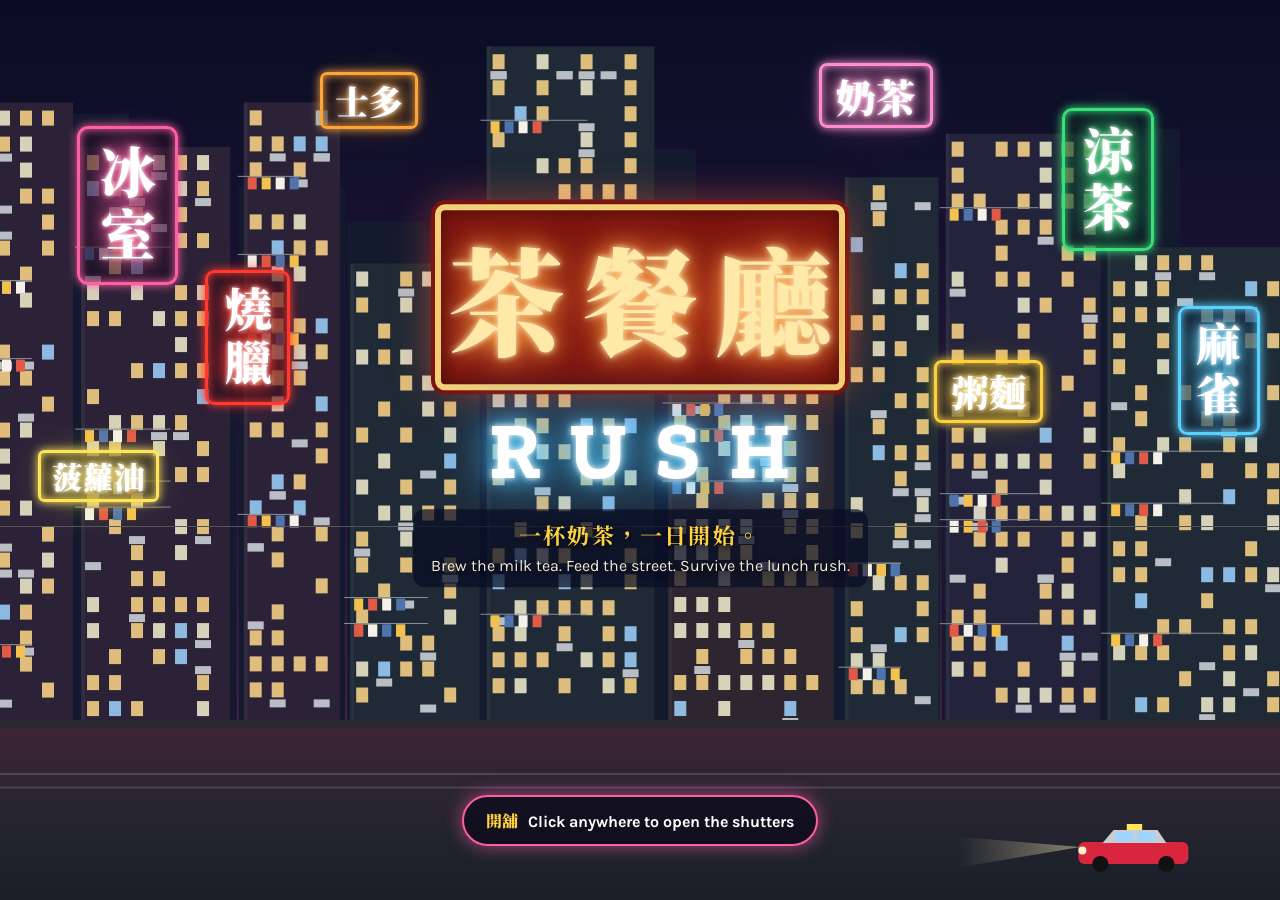
==== cct/index.html @ 7a73480d "Counter Rush: difficulty slider with fine-tune knobs, and a graphics pass A preset slider (Relaxed t" ====
<!doctype html>
<html lang="en" data-game="cct">
<!-- Generated from game.html by tools/pages.mjs. Edit game.html, then run: node tools/pages.mjs -->
<head>
<meta charset="utf-8">
<meta name="viewport" content="width=device-width, initial-scale=1">
<title>Cha Chaan Teng Rush</title>
<link rel="preconnect" href="https://fonts.googleapis.com">
<link rel="preconnect" href="https://fonts.gstatic.com" crossorigin>
<link rel="stylesheet" href="https://fonts.googleapis.com/css2?family=Karla:wght@400;500;700&family=Noto+Serif+TC:wght@700;900&family=Zilla+Slab:wght@600;700&display=swap">
<link rel="stylesheet" href="../css/style.css?v=mumc4ug2">
</head>
<body>
<div id="app">
  <div class="side-resizer" id="sideResizer" role="separator" aria-orientation="vertical" aria-label="Resize the side panel" tabindex="0" title="Drag to resize · double-click to reset"></div>
  <aside class="side" aria-label="Your shop">
    <section class="sidetop">
      <div class="brandrow">
        <div class="brand"><span class="zh">茶餐廳</span><span class="en">Rush</span></div>
        <span class="brandbtns"><button id="learnBtn" type="button" class="tourbtn" title="Learning mode and your word list">學 Off</button><button id="soundBtn" type="button" class="tourbtn">Sound on</button><button id="tourBtn" type="button" class="tourbtn" title="Show the walkthrough again">? Tour</button></span>
      </div>
      <div class="day">
        <div class="dayline"><b id="dayNo">Day 1</b><span id="clock"></span></div>
        <div class="daybar"><i id="dayFill"></i></div>
        <div class="dayends"><span>OPEN 07:00</span><span>CLOSE 18:00</span></div>
      </div>
      <div class="stats">
        <div class="stat" id="lvlStat"><small>Level</small><b id="lvl"></b></div>
        <div class="stat"><small>Cash</small><b id="money">$0</b></div>
        <div class="stat"><small>Popularity</small><b id="pop" class="pop"></b></div>
        <div class="stat" id="ambStat"><small>Ambience</small><b id="amb"></b></div>
      </div>
    </section>
    <section class="panel">
      <h2><span class="zh">今日</span>Today</h2>
      <dl id="today" class="today"></dl>
    </section>
    <section class="panel">
      <h2><span class="zh">目標</span>Today’s targets</h2>
      <div id="goals" class="goals"></div>
    </section>
    <section class="panel invpanel" aria-label="Inventory">
      <h2><span class="zh">存貨</span>Inventory</h2>
      <p class="cap" id="capNote"></p>
      <div id="inv"></div>
      <button id="restockBtn2" type="button" class="wide">Order several at once</button>
    </section>
  </aside>

  <div class="work">
    <section class="cookbar" aria-label="Kitchen">
      <section class="panel">
        <h2><span class="zh">手頭</span>Cook’s queue</h2>
        <div id="queue" class="queue"></div>
      </section>
      <section class="panel">
        <h2 id="trayHead"><span class="zh">出餐</span>On the pass <span class="cap full-note">full: the cook waits</span></h2>
        <div id="tray" class="queue"></div>
      </section>
      <section class="panel col-boost">
        <h2><span class="zh">加油</span>Boosters</h2>
        <div id="boosts" class="boosts"></div>
      </section>
      <section class="panel col-feed">
        <h2><span class="zh">動態</span>Latest</h2>
        <ul id="feed" class="feed"></ul>
      </section>
    </section>

    <div class="railwrap">
      <section class="rail" id="rail" aria-label="Order tickets"></section>
      <div id="banner" class="banner" hidden></div>
    </div>

    <main class="main">
      <div class="stage" id="stage">
        <canvas id="game" aria-label="The restaurant: dining room at the back, kitchen at the front"></canvas>
        <div class="controls">
          <button id="pauseBtn" type="button" aria-pressed="false">Pause</button>
          <button id="speedBtn" type="button" title="Game speed">1×</button>
        </div>
        <div class="zoomer" aria-label="Zoom">
          <button id="zoomOut" type="button" title="Zoom out (−)" aria-label="Zoom out">−</button>
          <button id="zoomIn" type="button" title="Zoom in (+)" aria-label="Zoom in">+</button>
          <button id="zoomKitchen" type="button" title="Zoom in on the kitchen (K)">Kitchen view</button>
          <button id="zoomAll" type="button" title="See the whole shop (0)">Whole shop</button>
        </div>
        <nav class="actions" aria-label="Shop">
          <button id="restockBtn" type="button" class="act"><span class="zh">入貨</span>Restock</button>
          <button id="kitchenBtn" type="button" class="act"><span class="zh">廚房</span>Kitchen</button>
          <button id="diningBtn" type="button" class="act"><span class="zh">裝修</span>Dining room</button>
          <button id="closeBtn" type="button" class="act danger"><span class="zh">收舖</span>Close</button>
        </nav>
        <div id="tip" class="tip" hidden></div>
        <div id="itemBar" class="itembar" hidden></div>
        <div id="toasts" class="toasts" aria-live="polite"></div>
        <div id="drawer" class="drawer" hidden></div>
        <div id="editor" class="editor" hidden></div>
      </div>
    </main>
  </div>
</div>

  <div id="modal" class="modal" hidden><div class="card" id="modalCard" role="dialog" aria-modal="true"></div></div>
</div>
<script type="module" src="../js/main.js?v=mumc4ug2"></script>
</body>
</html>
---- css/style.css ----
/* One committed look: enamel green chrome, cream order-pad paper, signboard red. */
:root{
  --chrome:#15302a; --chrome2:#1d3c34; --chrome3:#27493f; --line:rgba(255,255,255,.1);
  --paper:#f4ecd8; --paper2:#fbf6ea; --ink:#2a221c; --muted:#75695b;
  --red:#c8372d; --red2:#9e1f19; --gold:#f2d27a; --green:#2e9e5b; --amber:#e39b2d;
  --slab:"Zilla Slab", Georgia, serif; --body:Karla, system-ui, sans-serif; --han:"Noto Serif TC", "Songti TC", serif;
  color-scheme: dark;
}
*{box-sizing:border-box}
[hidden]{display:none !important}
html,body{height:100%; margin:0}
body{background:var(--chrome); color:#eef2ee; font:14px/1.45 var(--body)}
button{font:inherit; cursor:pointer}
button:disabled{cursor:not-allowed; opacity:.45}
button:focus-visible{outline:2px solid var(--gold); outline-offset:2px}
.zh{font-family:var(--han); font-weight:900}
.muted{color:var(--muted); margin:0}
.bad{color:var(--red)} .good{color:var(--green)}

#app{height:100%; display:grid; grid-template-rows:auto auto minmax(560px, 1fr); min-height:820px}
.body{display:grid; grid-template-columns:290px 1fr; min-height:0}
.work{display:grid; grid-template-rows:auto minmax(420px, 1fr); min-width:0; min-height:0}

/* ---------- top bar ---------- */
.topbar{display:flex; align-items:center; gap:28px; padding:10px 18px; background:var(--chrome); border-bottom:1px solid var(--line); flex-wrap:wrap}
.brand{display:flex; align-items:baseline; gap:6px; background:var(--red2); padding:4px 12px 5px; border-radius:4px; box-shadow:inset 0 0 0 2px var(--gold)}
.brand .zh{font-size:20px; color:var(--gold); letter-spacing:.08em}
.brand .en{font:700 16px var(--slab); color:#fff}
.day{min-width:230px}
.dayline{display:flex; gap:12px; align-items:baseline; font:700 26px/1 var(--slab)}
.dayline span{color:#cfe0d6; font-size:20px; font-variant-numeric:tabular-nums}
.daybar{height:6px; background:var(--chrome3); border-radius:3px; margin-top:4px; overflow:hidden}
.daybar i{display:block; height:100%; background:linear-gradient(90deg, var(--gold), #f29b4b); border-radius:3px}
.stat{display:grid; grid-template-rows:auto 26px; align-content:center; line-height:1.1}
.stat small{font-size:11px; letter-spacing:.06em; text-transform:uppercase; color:#9fb8ad}
.stat b{font:700 22px var(--slab); font-variant-numeric:tabular-nums; display:flex; align-items:center}
#money.neg{color:#ff8b7e}
.pop{display:flex; align-items:center; gap:2px}
.star{position:relative; width:21px; height:21px; background:#3d5a51; clip-path:polygon(50% 0,61% 35%,98% 35%,68% 57%,79% 91%,50% 70%,21% 91%,32% 57%,2% 35%,39% 35%)}
.star i{position:absolute; inset:0 auto 0 0; background:var(--gold)}
.popn{font:700 22px var(--slab); margin-left:8px; color:#fff}
.dock{position:absolute; left:14px; bottom:14px; z-index:5; display:flex; gap:14px; align-items:flex-end}
.controls{display:flex; gap:6px}
.controls button{background:rgba(21,48,42,.9); border:1px solid rgba(255,255,255,.18); color:#eef2ee; border-radius:8px; padding:8px 14px; min-width:60px; font-weight:700}
.actions{display:flex; gap:8px}
.actions .act{width:96px}
.act{display:flex; flex-direction:column; align-items:center; line-height:1.15; background:var(--paper); color:var(--ink); border:0; border-radius:8px; padding:7px 8px 8px; font-weight:700; font-size:12px; box-shadow:0 3px 0 #b9ab8c}
.act .zh{font-size:18px; color:var(--red)}
.act.on{background:var(--gold); box-shadow:0 2px 0 #b8952f}
.act.danger .zh{color:var(--red2)}
.act:active{transform:translateY(1px); box-shadow:0 1px 0 #b9ab8c}

/* ---------- ticket rail ---------- */
.rail{display:flex; gap:12px; padding:12px 16px 12px; height:142px; overflow-y:hidden; overflow-x:auto; background:linear-gradient(#1b3830, #16302a); border-bottom:3px solid #7d868d; align-items:flex-start}
.rail-empty{color:#9fb8ad; font-style:italic; align-self:center}
.ticket{flex:0 0 auto; min-width:160px; background:var(--paper2); color:var(--ink); border-radius:2px 2px 6px 6px; padding:6px 8px 7px; box-shadow:0 3px 8px rgba(0,0,0,.35); position:relative; border-top:6px solid #d6cbb0; transform-origin:top center}
.ticket::before{content:""; position:absolute; top:-12px; left:50%; width:10px; height:10px; margin-left:-5px; background:#9aa3ab; border-radius:50%}
.ticket header{display:flex; justify-content:space-between; gap:14px; font:700 17px var(--slab); font-variant-numeric:tabular-nums}
.ticket.late{animation:urgent 1.2s ease-in-out infinite; background:#fff0ea}
@keyframes urgent{50%{box-shadow:0 3px 8px rgba(0,0,0,.35), 0 0 0 3px rgba(200,55,45,.55)}}   /* glows, doesn't move */
.ticket.late header span{color:var(--red)}
.ticket.sent{opacity:.6; background:#e7f6ea}
@keyframes shake{0%,100%{transform:rotate(0)}25%{transform:rotate(-1.2deg)}75%{transform:rotate(1.2deg)}}
@media (prefers-reduced-motion: reduce){ .ticket.late{animation:none} }
.titems{display:flex; gap:4px; margin:4px 0 6px}
.ti{position:relative; display:grid; justify-items:center; width:60px; border-radius:8px; padding:3px 0}
.ti img{width:50px; height:50px}
.ti em{position:absolute; top:0; right:2px; font:700 16px var(--slab); font-style:normal; color:var(--red)}
.ti small{font:700 12px var(--han); color:var(--muted)}
.ti.ready{background:#dff2e3; box-shadow:inset 0 0 0 1.5px var(--green)}
.tbar{height:7px; background:#e6dcc4; border-radius:3px; overflow:hidden}
.tbar i{display:block; height:100%; background:var(--green)}
.ticket.warn .tbar i{background:var(--amber)} .ticket.late .tbar i{background:var(--red)}

/* ---------- main ---------- */
.main{display:grid; grid-template-columns:1fr; min-height:0}
.stage{position:relative; overflow:hidden; background:radial-gradient(ellipse at 45% 40%, #2c4a42, #172a25 75%); min-height:0}
#game{position:absolute; inset:0; display:block; touch-action:none}
.dash{display:grid; grid-template-columns:290px minmax(300px,1fr) minmax(340px,1.3fr); background:var(--paper); color:var(--ink); border-bottom:3px solid #7d868d; max-height:180px}
.dash > .panel{padding:8px 14px 10px; overflow-y:auto; min-width:0}
.dash > .panel + .panel{border-left:1px dashed #cdbf9f}
.panel h2{font:700 13px var(--slab); letter-spacing:.07em; text-transform:uppercase; margin:0 0 8px; display:flex; gap:8px; align-items:baseline; color:#4a4036}
.panel h2 .zh{font-size:16px; color:var(--red); letter-spacing:0}
.cap{font:500 11px var(--body); letter-spacing:0; text-transform:none; color:var(--muted)}
.mini{margin-left:auto; border:0; background:var(--red); color:#fff; border-radius:99px; padding:3px 10px; font:700 11px var(--body); letter-spacing:0; text-transform:none; align-self:center}
.inv{display:grid; grid-template-columns:30px 1fr auto; grid-template-areas:'chip nm qty' 'chip bar bar' 'chip note qo'; gap:4px 10px; align-items:center; padding:9px 0; border-bottom:1px dashed #d6c9ab; font-size:13px}
.inv .chip{grid-area:chip; align-self:start; width:30px; height:30px; font-size:16px !important}
.inv .bar{grid-area:bar; height:7px; margin:0}
.inv .qty{grid-area:qty}
.inv .invnote{grid-area:note; min-height:14px}
.inv .qo{grid-area:qo}
.inv .nm{font-weight:700; white-space:nowrap}
.inv .qty{font:700 15px var(--slab); text-align:right; font-variant-numeric:tabular-nums; white-space:nowrap}
.inv .qty small{font:500 11px var(--body); color:var(--muted)}
.inv .invnote{font-size:11px; white-space:nowrap}
.inv.low .qty{color:#b36d10} .inv.out .qty{color:var(--red)}
.chip{width:24px; height:24px; display:grid; place-items:center; border-radius:6px; background:var(--c); color:#fff; font:900 16px var(--han); text-shadow:0 1px 1px rgba(0,0,0,.35); box-shadow:inset 0 -3px 0 rgba(0,0,0,.2)}
.invtop{display:flex; justify-content:space-between; font-weight:700}
.invtop b{font:700 15px var(--slab); font-variant-numeric:tabular-nums}
.invtop b small{font:500 12px var(--body); color:var(--muted)}
.invtop .nm{display:flex; gap:8px; align-items:baseline; min-width:0; white-space:nowrap; overflow:hidden; text-overflow:ellipsis}
.invtop .invnote{margin:0}
.bar{display:flex; height:5px; background:#e3d8bf; border-radius:3px; overflow:hidden; margin-top:2px}
.bar i{display:block; height:100%; background:var(--green)}
.bar i.incbar{background:repeating-linear-gradient(45deg, #7fb6dd 0 4px, #a9cfea 4px 8px)}
.inv.low .bar i:not(.incbar){background:var(--amber)} .inv.low .invtop b{color:#b36d10}
.inv.out .invtop b{color:var(--red)} .inv.out .chip{filter:grayscale(.6)}
.invnote{font-size:12px; margin-top:2px}
.inc{color:#2d6fa3; font-weight:700} .unl{color:#8a5a3a} .res{color:var(--muted)}
.tray{display:flex; flex-wrap:wrap; gap:4px; min-height:40px}
.trayi{position:relative; width:42px; height:46px; background:#fff; border-radius:6px; box-shadow:inset 0 0 0 1px #e0d4b9}
.trayi img{width:38px; height:38px; margin:1px 2px 0}
.trayi i{position:absolute; left:4px; bottom:3px; height:3px; border-radius:2px; background:var(--green)}
.trayi i.warn{background:var(--amber)} .trayi i.late{background:var(--red)}
.queue{display:grid; grid-template-columns:repeat(5,1fr); gap:6px; max-width:260px}
.qslot{position:relative; aspect-ratio:1; background:#fff; border-radius:50%; display:grid; place-items:center; box-shadow:inset 0 0 0 2px #e0d4b9; overflow:hidden}
.qslot.empty{color:#c9bc9e; font:700 14px var(--slab); background:transparent; box-shadow:inset 0 0 0 2px dashed}
.qslot.empty{border:2px dashed #d6c9ab; box-shadow:none}
.qslot img{width:78%; height:78%}
.qslot b{position:absolute; top:-2px; right:-2px; width:20px; height:20px; border-radius:50%; background:var(--red); color:#fff; display:grid; place-items:center; font:700 12px var(--slab)}
.qslot.active{box-shadow:inset 0 0 0 3px var(--green)}
.qslot.active b{background:var(--green)}
.qslot > i{position:absolute; left:0; bottom:0; height:4px; background:var(--green)}
.today{display:grid; grid-template-columns:repeat(3, 1fr); gap:6px; margin:0}
.today div{background:#fff; border-radius:8px; padding:5px 8px 6px; box-shadow:inset 0 0 0 1px #e6dcc4}
.today dt{color:var(--muted); font-size:10px; letter-spacing:.04em; text-transform:uppercase; white-space:nowrap; overflow:hidden; text-overflow:ellipsis} .today dd{margin:0; font:700 19px/1.15 var(--slab); font-variant-numeric:tabular-nums}
.today dd.bad{color:var(--red)}
.feed{list-style:none; padding:0; margin:0; display:grid; gap:4px; font-size:12px}
.feed li{display:flex; gap:6px; color:#4a4036}
.feed time{color:var(--muted); font-variant-numeric:tabular-nums}
.feed li.bad{color:#a3261d} .feed li.good{color:#237a45} .feed li.warn{color:#9a5b0c}

/* ---------- overlays in the stage ---------- */
.tip{position:absolute; z-index:5; pointer-events:none; background:var(--paper2); color:var(--ink); border-radius:8px; padding:8px 10px; max-width:240px; box-shadow:0 6px 18px rgba(0,0,0,.4); display:grid; gap:2px; font-size:12px}
.tip b{font:700 14px var(--slab)} .tip .warn{color:var(--red)} .tip .dim{color:var(--muted)}
.toasts{position:absolute; top:12px; left:50%; transform:translateX(-50%); display:grid; gap:6px; z-index:8; pointer-events:none; width:min(460px, 90%)}
.toast{background:rgba(20,30,27,.94); color:#fff; border-left:4px solid #9fb8ad; padding:8px 12px; border-radius:6px; box-shadow:0 6px 16px rgba(0,0,0,.35); transition:opacity .4s, transform .4s}
.toast.good{border-color:#7fe08a} .toast.bad{border-color:#ff6b5b} .toast.warn{border-color:var(--amber)}
.toast.gone{opacity:0; transform:translateY(-6px)}
.banner{position:absolute; right:14px; bottom:14px; z-index:4; background:var(--paper2); color:var(--ink); border-radius:10px; padding:14px 18px; display:flex; flex-direction:column; gap:12px; align-items:flex-start; box-shadow:0 10px 30px rgba(0,0,0,.4); border-top:6px solid var(--red); width:min(400px, calc(100% - 28px))}
.banner h2{font:700 20px var(--slab); margin:2px 0 4px}
.banner ul{margin:0; padding-left:18px} .banner p{margin:0}
.eyebrow{font:700 11px var(--body); letter-spacing:.1em; text-transform:uppercase; color:var(--red); margin:0}
.primary{background:var(--red); color:#fff; border:0; border-radius:8px; padding:9px 16px; font-weight:700; box-shadow:0 3px 0 var(--red2)}
.primary.big{font:700 17px var(--slab); padding:12px 20px; white-space:nowrap}
.primary:active{transform:translateY(1px); box-shadow:0 2px 0 var(--red2)}

.drawer{position:fixed; top:72px; right:12px; bottom:12px; width:min(460px, calc(100% - 20px)); z-index:6; background:var(--paper2); color:var(--ink); border-radius:12px; box-shadow:0 12px 40px rgba(0,0,0,.5); display:flex; flex-direction:column; padding:14px 16px; gap:10px}
.dhead{display:flex; justify-content:space-between; align-items:center}
.dhead h2, .ehead h2{font:700 20px var(--slab); margin:0; display:flex; gap:8px; align-items:baseline}
.dhead h2 .zh, .ehead h2 .zh{color:var(--red)}
.x{background:none; border:0; font-size:26px; line-height:1; color:var(--muted)}
.rrows{overflow-y:auto; display:grid; gap:8px}
.rrow{display:grid; grid-template-columns:34px 1fr auto auto; gap:10px; align-items:center; padding:8px; background:#fff; border-radius:8px; box-shadow:inset 0 0 0 1px #e6dcc4}
.rrow .chip{width:34px; height:34px}
.rname{display:grid} .rname small{color:var(--muted); font-size:12px}
.rstock{display:grid; text-align:right} .rstock small{font-size:11px; color:var(--muted)} .rstock b{font:700 17px var(--slab)} .rstock b small{font:500 12px var(--body)} .rstock .bad{color:var(--red)}
.stepper{display:flex; align-items:center; gap:4px}
.stepper button{width:30px; height:30px; border-radius:50%; border:0; background:var(--paper); font-weight:700; font-size:16px; color:var(--ink)}
.stepper output{min-width:22px; text-align:center; font:700 16px var(--slab)}
.dfoot{margin-top:auto; display:flex; justify-content:space-between; align-items:center; border-top:1px dashed #cdbf9f; padding-top:10px}
.dfoot div{display:grid} .dfoot small{color:var(--muted); font-size:12px} .dfoot b{font:700 22px var(--slab)} .dfoot b.neg{color:var(--red)}

.editor{position:fixed; left:12px; top:72px; bottom:12px; width:min(380px, calc(100% - 24px)); z-index:9; background:var(--paper2); color:var(--ink); border-radius:12px; box-shadow:0 12px 40px rgba(0,0,0,.5); display:flex; flex-direction:column; padding:12px 14px; gap:8px}
.editor.right{left:auto; right:12px}
.ehead{display:flex; align-items:center; gap:10px; flex-wrap:wrap}
.ehead .cash{margin-left:auto; font:700 18px var(--slab)}
.ehead .paused{font-size:11px; letter-spacing:.08em; text-transform:uppercase; background:#e6dcc4; padding:3px 8px; border-radius:99px; color:#5a4f43}
.selbar{display:flex; gap:8px; align-items:center; background:#fff3cf; border-radius:8px; padding:6px 10px; flex-wrap:wrap}
.selbar span{margin-right:auto}
.selbar button, .filters button{border:0; background:#fff; border-radius:99px; padding:5px 12px; box-shadow:inset 0 0 0 1px #d6c9ab; color:var(--ink)}
.selbar button.danger{color:var(--red)}
kbd{font:700 11px var(--body); background:#fff; border:1px solid #d6c9ab; border-radius:4px; padding:0 4px}
.filters{display:flex; gap:5px; flex-wrap:wrap; align-items:center}
.filters button.on{background:var(--ink); color:#fff; box-shadow:none}
.filters .sep{width:1px; height:20px; background:#d6c9ab; margin:0 4px}
.cards{display:grid; grid-template-columns:repeat(auto-fill, minmax(140px, 1fr)); flex:1; align-content:start; gap:8px; overflow-y:auto; padding-bottom:2px}
.card{display:grid; justify-items:center; text-align:center; gap:2px; background:#fff; border:0; border-radius:10px; padding:8px 6px; box-shadow:inset 0 0 0 1px #e6dcc4, 0 2px 0 #e6dcc4; color:var(--ink)}
.card:hover:not(:disabled){box-shadow:inset 0 0 0 2px var(--gold), 0 2px 0 #e6dcc4}
.card img{width:56px; height:56px}
.card b{font:700 13px var(--slab); line-height:1.15}
.card small{font-size:11px; color:var(--muted)}
.card em{font:700 13px var(--slab); font-style:normal; color:var(--red)}
.card.old{border-top:4px solid #2f7a64} .card.simple{border-top:4px solid #d6bf94} .card.modern{border-top:4px solid #1f2a26}
.card.pro{background:#fff8e6}
.card.using{box-shadow:inset 0 0 0 2px var(--green)}
.card.expand{background:#fff3cf}
.dthumb{width:90px; height:72px}
.glyph{display:grid; place-items:center; width:56px; height:56px; font:900 30px var(--han); color:var(--red)}
.thumb{display:block; width:70px; height:44px; border-radius:6px; box-shadow:inset 0 0 0 1px rgba(0,0,0,.1)}

/* ---------- modal ---------- */
.modal{position:fixed; inset:0; z-index:20; background:rgba(8,16,14,.7); display:grid; place-items:center; padding:16px}
.modal .card{display:block; text-align:left; width:min(620px, 100%); max-height:calc(100vh - 32px); overflow:auto; background:var(--paper2); padding:26px 28px; border-radius:14px; box-shadow:0 20px 60px rgba(0,0,0,.5); justify-items:initial}
.title .sign{display:inline-block; font:900 26px var(--han); letter-spacing:.2em; color:var(--gold); background:var(--red2); padding:6px 16px; border-radius:4px; box-shadow:inset 0 0 0 3px var(--gold)}
.title h1{font:700 34px var(--slab); margin:14px 0 6px; color:var(--ink)}
.title p{margin:0 0 10px; color:#4a4036; font-size:15px; max-width:60ch}
.how{margin:0 0 16px; padding-left:18px; display:grid; gap:6px; color:#4a4036}
.btns{display:flex; gap:10px; justify-content:flex-end; flex-wrap:wrap}
.btns button:not(.primary){background:#fff; border:0; border-radius:8px; padding:9px 16px; box-shadow:inset 0 0 0 1px #d6c9ab; font-weight:700; color:var(--ink)}
.summary h2{font:700 26px var(--slab); margin:4px 0 12px; color:var(--ink)}
.summary p{color:#4a4036}
.sumgrid{display:grid; grid-template-columns:repeat(4, 1fr); gap:8px; margin:0 0 12px}
.sumgrid div{background:#fff; border-radius:8px; padding:8px 10px; box-shadow:inset 0 0 0 1px #e6dcc4}
.sumgrid dt{font-size:11px; letter-spacing:.06em; text-transform:uppercase; color:var(--muted)}
.sumgrid dd{margin:0; font:700 18px var(--slab); color:var(--ink)}
.warnline{background:#fff3cf; border-radius:8px; padding:8px 10px}
.primary.danger{background:var(--red2)}

@media (max-width: 980px){
  .dash{grid-template-columns:repeat(auto-fit, minmax(220px, 1fr)); max-height:none}
  .main{grid-template-rows:minmax(420px, 70vh)}
  #app{height:auto}
  .sumgrid{grid-template-columns:repeat(2, 1fr)}
  .banner{flex-direction:column; align-items:stretch}
}

/* ---------- floating controls above a selected item ---------- */
.itembar{position:absolute; z-index:7; transform:translate(-50%, -100%); display:flex; gap:4px; background:var(--paper2); color:var(--ink); padding:5px; border-radius:99px; box-shadow:0 6px 18px rgba(0,0,0,.45); white-space:nowrap}
.itembar::after{content:""; position:absolute; left:50%; bottom:-6px; margin-left:-6px; border:6px solid transparent; border-bottom:0; border-top-color:var(--paper2)}
.itembar b{font:700 12px var(--slab); padding:0 6px 0 8px; align-self:center}
.itembar button{border:0; border-radius:99px; padding:6px 12px; font-weight:700; font-size:12px; background:#fff; color:var(--ink); box-shadow:inset 0 0 0 1px #d6c9ab}
.itembar button.rot{background:var(--ink); color:#fff; box-shadow:none}
.itembar button.danger{color:var(--red)}
.itembar kbd{margin-left:4px; background:transparent; border-color:rgba(255,255,255,.5); color:inherit}
body.dragging, body.dragging *{cursor:grabbing !important; user-select:none}
.card[data-buy]{touch-action:none; cursor:grab}
.card .gain{font:700 11px var(--body); color:var(--green)}
.ambline{display:flex; gap:6px; flex-wrap:wrap; align-items:center; font-size:12px}
.ambline .set{background:#fff; border-radius:99px; padding:2px 8px; box-shadow:inset 0 0 0 1px #d6c9ab}
.ambline .set b{color:var(--green)}
#amb{display:flex; align-items:baseline; gap:6px}
#amb small{font:600 12px var(--han); color:var(--gold); text-transform:none; letter-spacing:0}

.panel h2.sub{margin-top:10px}
.col-cook .queue{grid-template-columns:repeat(5, 40px); max-width:none}
.col-cook .tray{min-height:0}
.feed li{line-height:1.3}
.act:disabled{opacity:.5}

/* pass slots mirror the queue */
.qslot.pass > i{position:absolute; left:0; bottom:0; height:4px}
.qslot.pass > i.ok{background:var(--green)} .qslot.pass > i.warn{background:var(--amber)} .qslot.pass > i.late{background:var(--red)}
.qslot.empty:empty{color:transparent}
.full-note{display:none; color:var(--red); font-weight:700}
#trayHead.full .full-note{display:inline}
.inv .invnote{overflow:hidden; text-overflow:ellipsis}
.ti.part{background:#fff3cf; box-shadow:inset 0 0 0 1.5px var(--amber)}
#amb .of{font:600 13px var(--slab); font-style:normal; color:#9fb8ad; margin-left:1px}

/* targets */
.goals{display:grid; gap:6px}
.target .tl{display:flex; justify-content:space-between; align-items:baseline; font-size:12px; font-weight:700}
.target .tl b{font:700 16px var(--slab)} .target .tl small{font:500 11px var(--body); color:var(--muted)}
.target .bar{height:7px}
.target .bar i{background:linear-gradient(90deg, var(--gold), #e39b2d)}
.target.done .bar i{background:var(--green)}
.goallist{list-style:none; margin:0; padding:0; display:grid; gap:3px; font-size:12px}
.goallist li{display:grid; grid-template-columns:16px 1fr auto; gap:6px; align-items:center}
.goallist .tick{width:14px; height:14px; border-radius:4px; box-shadow:inset 0 0 0 1.5px #bfb193; display:grid; place-items:center}
.goallist li.done .tick{background:var(--green); box-shadow:none}
.goallist li.done .tick::after{content:"✓"; color:#fff; font-size:10px; font-weight:700}
.goallist li.ok .tick{box-shadow:inset 0 0 0 1.5px var(--green)}
.goallist li.fail{color:var(--red)} .goallist li.fail .tick{background:var(--red); box-shadow:none}
.goallist li.fail .tick::after{content:"×"; color:#fff; font-size:11px; font-weight:700}
.goallist em{font-style:normal; font:700 12px var(--slab); color:var(--muted)}
.col-feed .feed li{white-space:nowrap; overflow:hidden; text-overflow:ellipsis}
.bgoals{margin-top:10px; padding-top:10px; border-top:1px dashed #cdbf9f}
.sumgoals{background:#fff; border-radius:10px; padding:10px 12px; margin-bottom:12px; box-shadow:inset 0 0 0 1px #e6dcc4}
.sumgoals h3{margin:0 0 6px; font:700 16px var(--slab); color:var(--ink)}
.sumgoals h3{letter-spacing:.02em} .sumgoals p{margin:6px 0 0}

.qo{display:flex; align-items:baseline; justify-content:center; gap:3px; border:0; border-radius:99px; padding:3px 6px; background:#fff; color:var(--ink); font:700 11px var(--body); box-shadow:inset 0 0 0 1px #d6c9ab}
.qo small{font-weight:500; color:var(--muted); font-size:10px}
.qo:hover:not(:disabled){background:var(--red); color:#fff; box-shadow:none} .qo:hover:not(:disabled) small{color:#ffe1dc}

/* inventory panel on the left */
.invpanel{background:var(--paper); color:var(--ink); border-right:3px solid #7d868d; padding:14px 16px; overflow-y:auto; display:flex; flex-direction:column}
.invpanel > .cap{margin:2px 0 4px}
.invpanel .inv .nm{font-size:14px}
.invpanel .inv .qty{font-size:17px}
.invpanel .wide{margin-top:12px; width:100%; padding:9px; border-radius:8px; border:0; background:var(--red); color:#fff; font-weight:700; box-shadow:0 3px 0 var(--red2)}
@media (max-width: 980px){ .body{grid-template-columns:1fr} .invpanel{border-right:0; border-bottom:3px solid #7d868d} }

.card.locked{opacity:.55; filter:grayscale(.6)} .card.locked em{color:var(--muted)}
.card.fresh{box-shadow:inset 0 0 0 2px var(--gold), 0 2px 0 #e6dcc4}
.levelup{background:#fff3cf; border-radius:10px; padding:10px 12px; margin-bottom:12px; color:var(--ink)}
.levelup b{font:700 17px var(--slab); color:var(--red); margin-right:4px}
#lvl .of{font:600 13px var(--slab); font-style:normal; color:var(--gold); margin-left:8px}

/* the queue/pass column and the inventory panel read as one left-hand column */
.dash{border-bottom:0}
.dash > .panel:not(.col-cook){border-bottom:3px solid #7d868d}
.dash > .col-cook{border-right:3px solid #7d868d}
.dash > .col-cook + .panel{border-left:0}
.invpanel{border-top:1px dashed #cdbf9f}

/* ================= layout v5: everything about the day on the left ================= */
#app{height:100%; min-height:760px; display:grid; grid-template-columns:310px 1fr; grid-template-rows:none}
.side{background:var(--paper); color:var(--ink); border-right:3px solid #7d868d; overflow-y:auto; display:flex; flex-direction:column}
.side > .panel{padding:10px 14px 12px; border-top:1px dashed #cdbf9f}
.sidetop{background:var(--chrome); color:#eef2ee; padding:12px 14px 14px; display:grid; gap:10px}
.sidetop .brand{justify-self:start}
.sidetop .day{min-width:0}
.sidetop .dayline{font-size:26px}
.stats{display:grid; grid-template-columns:1fr 1fr; gap:8px 12px}
.stats .stat{grid-template-rows:auto 24px}
.stats .stat b{font-size:20px}
.stats .star{width:16px; height:16px}
.stats .popn{font-size:18px; margin-left:6px}
.stats #amb small{font-size:11px}
.side .today{grid-template-columns:repeat(3, 1fr); gap:5px}
.side .today div{padding:4px 7px 5px}
.side .today dd{font-size:17px}
.side .invpanel{border-right:0; border-top:1px dashed #cdbf9f; overflow:visible; flex:1}
.side .invpanel .inv{padding:7px 0}

.work{display:grid; grid-template-rows:auto auto minmax(420px, 1fr); min-width:0; min-height:0}
.cookbar{display:grid; grid-template-columns:auto auto 1fr; background:var(--paper); color:var(--ink); border-bottom:3px solid #7d868d}
.cookbar > .panel{padding:10px 18px 12px}
.cookbar > .panel + .panel{border-left:1px dashed #cdbf9f}
.cookbar .queue{grid-template-columns:repeat(5, 44px); gap:8px; max-width:none}
.cookbar .col-feed .feed{margin-top:4px; font-size:13px}

.controls{position:absolute; left:14px; bottom:14px; z-index:5}
.actions{position:absolute; right:14px; bottom:14px; z-index:5}
.banner{right:auto; bottom:auto; left:14px; top:14px}
.editor{top:12px}
.drawer{top:12px}
.qslot.pass b{background:var(--ink)}
@media (max-width: 980px){ #app{grid-template-columns:1fr; height:auto} .side{border-right:0} .cookbar{grid-template-columns:1fr 1fr} }

.side .invpanel .inv{grid-template-areas:'chip nm qty' 'chip bar qo' 'chip note note'; padding:6px 0; row-gap:3px}
.side .invpanel .inv .invnote:empty{display:none}
.side .invpanel .inv .qo{padding:2px 6px}
.side .invpanel .wide{margin-top:8px}

/* the before-opening banner lives in the (empty) ticket rail */
.railwrap{position:relative}
.railwrap .banner{position:absolute; inset:10px 16px; left:16px; top:10px; right:16px; bottom:12px; width:auto; z-index:3;
  flex-direction:row; align-items:center; gap:22px; padding:10px 18px; border-top:0; border-left:6px solid var(--red); box-shadow:0 6px 18px rgba(0,0,0,.35)}
.railwrap .banner .bmain{flex:1.3; min-width:0}
.railwrap .banner h2{font-size:18px; margin:2px 0 3px}
.railwrap .banner ul{font-size:13px; line-height:1.35}
.railwrap .banner .bgoals{flex:1; margin:0; padding:0 0 0 18px; border-top:0; border-left:1px dashed #cdbf9f; align-self:stretch; display:flex; flex-direction:column; justify-content:center}

/* ================= layout v6 tweaks ================= */
:root{ --cookbar-h:118px; --rail-h:142px; }
.cookbar{height:var(--cookbar-h); box-sizing:content-box}
.cookbar > .panel{padding:10px 22px 12px; display:flex; flex-direction:column; justify-content:center}
.cookbar .queue{grid-template-columns:repeat(5, 58px); gap:10px}
.cookbar .qslot b{width:22px; height:22px; font-size:13px}
.rail{height:var(--rail-h); box-sizing:border-box}
.railwrap{height:var(--rail-h)}
/* the green block ends where the ticket rail ends (cook bar + its 3px border + rail) */
.sidetop{box-sizing:border-box; height:calc(var(--cookbar-h) + 3px + var(--rail-h)); align-content:start}

/* inventory: + button sits on the count line, counts are bigger */
.side .invpanel .inv{grid-template-columns:30px 1fr auto auto; grid-template-areas:'chip nm qty qo' 'chip bar bar bar' 'chip note note note'; column-gap:8px}
.side .invpanel .inv .qty{font-size:21px; line-height:1}
.side .invpanel .inv .qty small{font-size:12px}
.side .invpanel .inv .bar{height:8px}

.sidetop{flex-shrink:0}
.side > .panel{flex-shrink:0}
.side .invpanel .inv{padding:4px 0}
.side > .panel{padding-top:8px; padding-bottom:10px}

/* ================= opening screen ================= */
.splash{position:fixed; inset:0; z-index:100; overflow:hidden; cursor:pointer; background:#090d24;
  transition:transform 1.05s cubic-bezier(.6,.05,.3,1)}
.splash.opening{transform:translateY(-100%)}
.splash-city{position:absolute; inset:0; width:100%; height:100%}
.neon{position:absolute; font:900 5vh/1 var(--han); color:#fff; padding:.25em .35em; border:3px solid var(--c); border-radius:.2em;
  text-shadow:0 0 4px #fff, 0 0 12px var(--c), 0 0 26px var(--c), 0 0 44px var(--c);
  box-shadow:0 0 10px var(--c), inset 0 0 10px var(--c); background:rgba(10,8,25,.55);
  animation:flicker 6s infinite steps(1)}
.neon.vert{writing-mode:vertical-rl; letter-spacing:.12em}
@keyframes flicker{0%,19%,21%,62%,64%,100%{opacity:1} 20%,63%{opacity:.35} 63.5%{opacity:.8}}
.splash-title{position:absolute; left:50%; top:44%; transform:translate(-50%,-50%); text-align:center; pointer-events:none; width:min(760px, 92vw)}
.neon-board{display:inline-block; padding:.12em .5em .18em; background:#7a1410; border:6px solid #f2d27a; border-radius:10px;
  box-shadow:0 0 0 4px #7a1410, 0 0 40px rgba(255,90,60,.55), inset 0 0 18px rgba(0,0,0,.4)}
.neon-board .zh{font-size:clamp(56px, 13vh, 140px); color:#ffe9a8; letter-spacing:.14em; margin-right:-.14em;
  text-shadow:0 0 6px #fff3c4, 0 0 22px #ffb347, 0 0 48px #ff6a2a}
.rush{font:700 clamp(40px, 9vh, 96px)/1 var(--slab); color:#fff; letter-spacing:.35em; margin:.25em -.35em 0 0;
  text-shadow:0 0 6px #fff, 0 0 18px #5ad1ff, 0 0 40px #5ad1ff, 0 0 70px #2a8cff}
.tag{margin:18px auto 0; color:#f4ecd8; font-size:16px; text-shadow:0 2px 6px rgba(0,0,0,.8)}
.tag span{display:block; font:700 22px var(--han); color:#ffd23f; margin-bottom:4px; letter-spacing:.1em}
.splash-go{position:absolute; left:50%; bottom:6vh; transform:translateX(-50%); background:rgba(10,8,25,.7); color:#fff; border:2px solid #ff5fa2;
  border-radius:99px; padding:12px 22px; font:700 16px var(--body); box-shadow:0 0 18px rgba(255,95,162,.6); animation:pulse 1.6s ease-in-out infinite}
.splash-go .zh{color:#ffd23f; margin-right:6px}
@keyframes pulse{50%{box-shadow:0 0 34px rgba(255,95,162,.9); transform:translateX(-50%) scale(1.04)}}
/* the bottom of the splash is a roller shutter, so pulling it up reads as opening the shop */
.shutter-edge{position:absolute; left:0; right:0; bottom:0; height:0; transition:height .3s}
.splash.opening .shutter-edge{height:40vh; background:repeating-linear-gradient(0deg, #8f969d 0 10px, #6f767d 10px 13px, #a9b0b6 13px 22px);
  box-shadow:inset 0 10px 20px rgba(0,0,0,.35)}
@media (prefers-reduced-motion: reduce){ .neon, .splash-go{animation:none} .splash{transition:none} }
.neon-board{white-space:nowrap}
.tag{display:inline-block; background:rgba(9,13,36,.72); padding:10px 18px; border-radius:12px}

/* ================= v7 polish ================= */
/* section headings: one size and colour everywhere (queue, pass, latest, today, targets, inventory) */
.side .panel h2, .cookbar .panel h2, .invpanel h2{font:700 13px var(--slab); letter-spacing:.07em; margin:0 0 8px}
.side .panel h2 .zh, .cookbar .panel h2 .zh, .invpanel h2 .zh{font-size:16px}
.side > .cap, .invpanel > .cap{font:500 11px var(--body); color:var(--muted); margin:-4px 0 4px}
.cookbar > .panel{justify-content:flex-start}
.cookbar > .col-feed .feed{margin-top:0}

/* stock counts: regular weight */
.side .invpanel .inv .qty{font:500 20px/1 var(--body); font-variant-numeric:tabular-nums}
.side .invpanel .inv .qty small{font:400 12px var(--body)}

/* the green block: brand + tour button, a big day line with a real progress bar, then four stat tiles */
.sidetop{display:flex; flex-direction:column; gap:12px; padding:14px 14px 14px}
.sidetop .brandrow{display:flex; align-items:center; justify-content:space-between}
.sidetop .brand .zh{font-size:22px} .sidetop .brand .en{font-size:17px}
.tourbtn{background:transparent; border:1.5px solid rgba(255,255,255,.35); color:#dfe9e3; border-radius:99px; padding:4px 11px; font:700 12px var(--body)}
.tourbtn:hover{border-color:var(--gold); color:var(--gold)}
.sidetop .dayline{justify-content:space-between; font-size:30px}
.sidetop .dayline span{font-size:21px}
.sidetop .daybar{height:9px; margin-top:7px; border-radius:5px}
.sidetop .dayends{display:flex; justify-content:space-between; font:600 10px var(--body); letter-spacing:.06em; color:#8fa99e; margin-top:3px}
.stats{flex:1; grid-template-rows:1fr 1fr; gap:8px}
.stats .stat{background:rgba(255,255,255,.06); border-radius:9px; padding:7px 10px; align-content:center; grid-template-rows:auto 26px; box-shadow:inset 0 0 0 1px rgba(255,255,255,.06)}
.stats .stat small{font-size:10px}

/* bigger Open button */
.railwrap .banner .primary.big{font:700 22px var(--slab); padding:18px 30px; border-radius:12px; box-shadow:0 5px 0 var(--red2)}

/* ================= walkthrough ================= */
.tour{position:fixed; inset:0; z-index:90}
.tour-hole{position:fixed; border-radius:12px; box-shadow:0 0 0 9999px rgba(6,14,12,.72), 0 0 0 3px var(--gold), 0 0 24px 6px rgba(242,210,122,.45);
  transition:left .35s ease, top .35s ease, width .35s ease, height .35s ease; pointer-events:none}
.tour-card{position:fixed; width:340px; background:var(--paper2); color:var(--ink); border-radius:14px; padding:16px 18px 14px; box-shadow:0 16px 40px rgba(0,0,0,.5);
  border-top:6px solid var(--red); transition:left .35s ease, top .35s ease}
.tour-card h3{font:700 20px var(--slab); margin:2px 0 6px}
.tour-card p{margin:0; font-size:14px; line-height:1.5; color:#4a4036}
.tour-card .tour-step{font:700 11px var(--body); letter-spacing:.1em; text-transform:uppercase; color:var(--red); margin-bottom:2px}
.tour-btns{display:flex; gap:8px; justify-content:flex-end; margin-top:14px}
.tour-btns button:not(.primary){background:#fff; border:0; border-radius:8px; padding:8px 14px; box-shadow:inset 0 0 0 1px #d6c9ab; font-weight:700; color:var(--ink)}
.tour-btns .tour-skip{margin-right:auto; box-shadow:none !important; background:transparent !important; color:var(--muted) !important; font-weight:500 !important; padding-left:0 !important}
@media (prefers-reduced-motion: reduce){ .tour-hole, .tour-card{transition:none} }

/* soft vignette over the restaurant */
.stage::after{content:""; position:absolute; inset:0; pointer-events:none; z-index:1;
  background:radial-gradient(ellipse at 50% 55%, transparent 55%, rgba(5,12,10,.45) 100%)}

/* zoom controls, just above pause / speed */
.zoomer{position:absolute; left:14px; bottom:62px; z-index:5; display:flex; gap:6px}
.zoomer button{background:rgba(21,48,42,.9); border:1px solid rgba(255,255,255,.18); color:#eef2ee; border-radius:8px; padding:7px 12px; font-weight:700; min-width:38px}
.zoomer button:hover{border-color:var(--gold)}
#game.panning{cursor:grabbing !important}

/* compact inventory: two tiles per row once the list gets long */
#inv.compact{display:grid; grid-template-columns:1fr 1fr; gap:6px}
#inv.compact .inv{grid-template-columns:22px 1fr auto; grid-template-areas:'chip nm nm' 'chip qty qo' 'bar bar bar' 'note note note';
  background:#fff; border-radius:8px; padding:5px 7px; border-bottom:0; box-shadow:inset 0 0 0 1px #e6dcc4; row-gap:2px; column-gap:6px}
#inv.compact .inv .chip{width:22px; height:22px; font-size:12px !important}
#inv.compact .inv .nm{font-size:11px; white-space:nowrap; overflow:hidden; text-overflow:ellipsis}
#inv.compact .inv .qty{font-size:15px; text-align:left}
#inv.compact .inv .qty small{font-size:10px}
#inv.compact .inv .qo{padding:1px 5px; font-size:10px} #inv.compact .inv .qo small{display:none}
#inv.compact .inv .bar{height:5px}
#inv.compact .inv .invnote{font-size:10px}
.card.premium{background:linear-gradient(#fffaf0, #fff3cf)} .card.premium b::after{content:" ★"; color:var(--gold)}
.relax{display:flex; gap:6px; align-items:flex-start; font-size:12px; margin-top:6px; color:var(--ink)}
.brandbtns{display:flex; gap:6px}
/* brand row: keep the name on one line next to the two small buttons */
.sidetop .brandrow{gap:8px}
.sidetop .brand{white-space:nowrap; padding:3px 9px 4px}
.sidetop .brand .zh{font-size:18px} .sidetop .brand .en{font-size:14px}
.brandbtns{flex-wrap:nowrap}
.brandbtns .tourbtn{padding:3px 8px; font-size:11px; white-space:nowrap}
/* compact inventory, roomier: bigger tiles, names wrap instead of being cut off */
#inv.compact{gap:8px}
#inv.compact .inv{grid-template-columns:28px 1fr; grid-template-areas:'chip nm' 'qty qty' 'bar bar' 'note qo'; padding:9px 10px 10px; row-gap:6px; column-gap:8px; align-items:center}
#inv.compact .inv .chip{width:28px; height:28px; font-size:15px !important; align-self:center}
#inv.compact .inv .nm{font-size:13px; line-height:1.2; white-space:normal; overflow:visible; text-overflow:clip}
#inv.compact .inv .qty{font-size:20px}
#inv.compact .inv .qty small{font-size:12px}
#inv.compact .inv .bar{height:7px}
#inv.compact .inv .invnote{font-size:11px; white-space:normal; line-height:1.2}
#inv.compact .inv .qo{justify-self:end; padding:3px 8px; font-size:11px}
#inv.compact .inv .qo small{display:inline}
#inv.compact .inv .invnote:empty{display:block}
#inv.compact .inv{grid-template-columns:28px 1fr auto; grid-template-areas:'chip nm nm' 'qty qty qo' 'bar bar bar' 'note note note'}
#inv.compact .inv .invnote:empty{display:none}

/* ================= learning mode ================= */
.tourbtn.on{border-color:var(--gold); color:var(--gold)}
.ti.learn{width:auto; min-width:60px; padding:3px 6px 4px}
.ti.learn img{width:36px; height:36px}
.ti.learn .lzh{font:900 17px/1.1 var(--han); color:var(--ink)}
.ti.learn .ljp{font:600 10px var(--body); color:#2d6fa3; white-space:nowrap}
.ti.learn:hover .ljp{opacity:1 !important}
.ti.learn.known .lzh{font-size:22px; padding-top:6px}
.ticket.reading{box-shadow:0 3px 8px rgba(0,0,0,.35), inset 0 0 0 2px var(--gold)}
.learnopt{display:flex; gap:8px; align-items:flex-start; margin:0 0 14px; padding:10px 12px; background:#fff; border-radius:10px; box-shadow:inset 0 0 0 1px #e6dcc4; color:#4a4036; font-size:14px}
.learnopt input{margin-top:3px}
.games{margin:14px 0 0; font-size:13px; color:var(--muted)} .games a{color:var(--red); font-weight:700; margin-left:6px}
.wtable{width:100%; border-collapse:collapse; margin-bottom:14px; font-size:14px; color:var(--ink)}
.wtable th{text-align:left; font:700 11px var(--body); letter-spacing:.06em; text-transform:uppercase; color:var(--muted); padding:4px 8px}
.wtable td{padding:6px 8px; border-top:1px dashed #e0d4b9; vertical-align:middle}
.wtable .wzh{font:900 20px var(--han)} .wtable .wjp{color:#2d6fa3; font-weight:600}
.wtable .wbar{width:150px} .wtable .wbar small{color:var(--muted); font-size:11px}
.wtable tr.known .wzh::after{content:" ★"; color:var(--gold); font-size:14px}
.ti.learn{display:grid; grid-template-rows:auto auto auto; justify-items:center; row-gap:1px}
.ti.learn img{width:30px; height:30px}
.ti.learn .lzh{font-size:16px}
.ti.learn em{position:static; order:-1; justify-self:end; font-size:13px; line-height:1; margin-bottom:-4px}
.ti.learn.known .lzh{font-size:20px; padding-top:2px}
.card.banquet{border-top:4px solid #b3261e} .card.teahouse{border-top:4px solid #9a6a3e}

/* ================= v8: wider side, readable slots, bin, boosters ================= */
#app{grid-template-columns:360px 1fr; grid-template-rows:minmax(0, 1fr)}
.side{min-height:0}
.qslot{overflow:visible}
.qslot img{border-radius:50%}
.qslot b{top:-6px; right:-6px; z-index:2; box-shadow:0 0 0 2px var(--paper)}
.qslot > i, .qslot > i.fresh{position:absolute; left:4px; right:auto; bottom:-8px; height:5px; border-radius:3px; z-index:1}
.qslot.active::after, .qslot.pass::after{content:""; position:absolute; left:4px; right:4px; bottom:-8px; height:5px; border-radius:3px; background:#e3d8bf}
.qslot > i{max-width:calc(100% - 8px)}
button.qslot{border:0; padding:0; background:#fff; cursor:pointer; font:inherit}
.qslot .bin{position:absolute; inset:0; display:none; place-items:center; border-radius:50%; background:rgba(200,55,45,.82); color:#fff; font:700 22px/1 var(--body)}
.qslot.pass:hover .bin, .qslot.job:hover .bin{display:grid}
.cookbar{grid-template-columns:auto auto auto 1fr}
.boosts{display:grid; gap:6px}
.boost{position:relative; display:grid; grid-template-columns:auto 1fr auto; gap:8px; align-items:center; border:0; border-radius:10px; padding:5px 10px; background:#fff; box-shadow:inset 0 0 0 1px #d6c9ab; color:var(--ink); text-align:left; overflow:hidden; min-width:190px}
.boost .bzh{font:900 16px var(--han); color:var(--red)}
.boost .bname{font:600 12px var(--body)} .boost em{font:700 13px var(--slab); font-style:normal; color:var(--red)}
.boost:hover:not(:disabled){box-shadow:inset 0 0 0 2px var(--gold)}
.boost.on{background:#fff3cf; box-shadow:inset 0 0 0 2px var(--gold)} .boost.on em{color:#8a6a10}
.boost > i{position:absolute; left:0; bottom:0; height:3px; background:var(--gold)}
.boost:disabled:not(.on){opacity:.5}
.cookbar .queue{grid-template-columns:repeat(5, 48px); gap:9px}
.cookbar > .panel{padding:10px 16px 12px}
.boost{min-width:176px}
.col-feed{min-width:150px}
.col-feed h2{white-space:nowrap}
/* inventory: more breathing room now that the side panel scrolls on its own */
.side .invpanel .inv{padding:10px 0; row-gap:6px}
.side .invpanel .inv .nm{font-size:14.5px}
.side .invpanel .inv .qty{font-size:22px}
.side .invpanel .inv .bar{height:9px}
.side .invpanel .inv .qo{padding:4px 9px}
#inv.compact{gap:10px}
#inv.compact .inv{padding:12px 11px 13px; row-gap:8px}
/* two inventory columns that always fit: share the width instead of sizing to their widest content */
#app{grid-template-columns:390px 1fr}
#inv.compact{grid-template-columns:repeat(2, minmax(0, 1fr))}
#inv.compact .inv{min-width:0}
#inv.compact .inv .qty{white-space:nowrap}
.side{overflow-x:hidden}
#inv.compact .inv .qo small{display:none}
#inv.compact .inv .qo{padding:3px 9px}

/* the left panel can be dragged wider or narrower (width kept per browser) */
:root{--side-w:390px}
#app{grid-template-columns:var(--side-w) 1fr; position:relative}
.side-resizer{position:fixed; top:0; bottom:0; left:calc(var(--side-w) - 4px); width:9px; z-index:8; cursor:col-resize; touch-action:none}
.side-resizer::after{content:""; position:absolute; top:50%; left:3px; width:3px; height:48px; margin-top:-24px; border-radius:2px; background:rgba(125,134,141,.55); transition:background .15s}
.side-resizer:hover::after, .side-resizer.dragging::after, .side-resizer:focus-visible::after{background:var(--gold)}
.side-resizer:focus-visible{outline:none}
body.resizing, body.resizing *{cursor:col-resize !important; user-select:none}

/* the stage is sized by the window, never by what's in the strip above it
   (a longer feed line or the "pass full" note used to widen the whole column and rescale the shop) */
.work{grid-template-columns:minmax(0, 1fr)}
.work > *{min-width:0}
.cookbar{overflow:hidden}
.col-feed{min-width:0; overflow:hidden}
/* a delivery lights up its inventory row for a moment instead of popping up over the shop */
.arr{color:#237a45; font-weight:700}
.inv.arrived{background:#e3f4e5; border-radius:8px}

/* the piece being dragged, under the pointer until it reaches the room */
.dragpreview{position:fixed; z-index:30; width:90px; height:72px; margin:-36px 0 0 -45px; pointer-events:none; filter:drop-shadow(0 6px 10px rgba(0,0,0,.35)); opacity:.92}
.dragpreview[hidden]{display:none}

/* the ticket rail never scrolls: tickets that don't fit run off the end, like a real rail */
.rail{overflow:hidden}
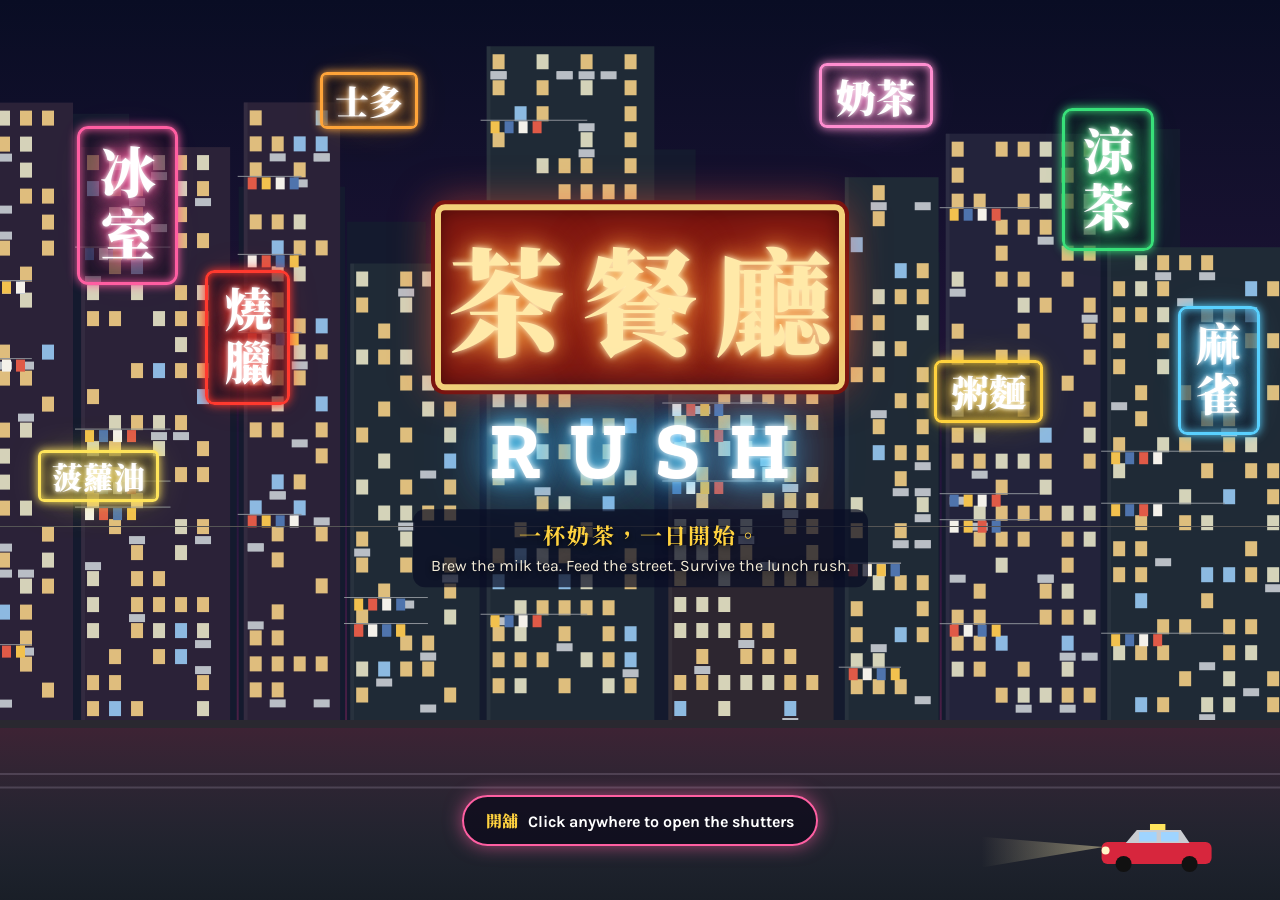
==== commit b0b6a6d7: "Counter Rush: drop targets, spoken orders, appliance sounds, round history Dragging outlines where t" ====
--- a/cct/index.html
+++ b/cct/index.html
@@ -8,7 +8,7 @@
 <link rel="preconnect" href="https://fonts.googleapis.com">
 <link rel="preconnect" href="https://fonts.gstatic.com" crossorigin>
 <link rel="stylesheet" href="https://fonts.googleapis.com/css2?family=Karla:wght@400;500;700&family=Noto+Serif+TC:wght@700;900&family=Zilla+Slab:wght@600;700&display=swap">
-<link rel="stylesheet" href="../css/style.css?v=mumc4ug2">
+<link rel="stylesheet" href="../css/style.css?v=mume02ls">
 </head>
 <body>
 <div id="app">
@@ -103,6 +103,6 @@
 
   <div id="modal" class="modal" hidden><div class="card" id="modalCard" role="dialog" aria-modal="true"></div></div>
 </div>
-<script type="module" src="../js/main.js?v=mumc4ug2"></script>
+<script type="module" src="../js/main.js?v=mume02ls"></script>
 </body>
 </html>
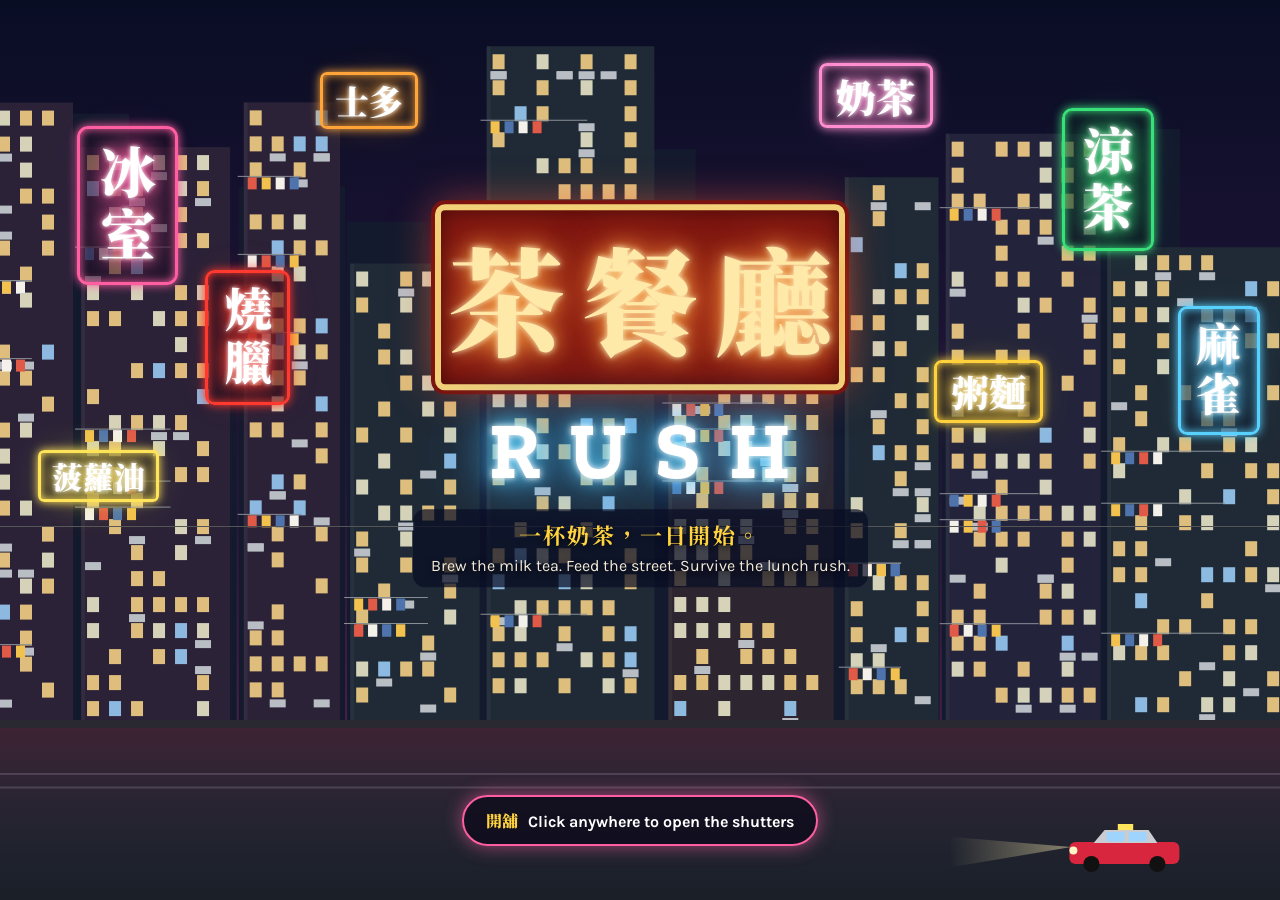
==== commit 2c0f6b1b: "Counter Rush: station columns and automatic serving The prep area is now four stations, each a colum" ====
--- a/cct/index.html
+++ b/cct/index.html
@@ -8,7 +8,7 @@
 <link rel="preconnect" href="https://fonts.googleapis.com">
 <link rel="preconnect" href="https://fonts.gstatic.com" crossorigin>
 <link rel="stylesheet" href="https://fonts.googleapis.com/css2?family=Karla:wght@400;500;700&family=Noto+Serif+TC:wght@700;900&family=Zilla+Slab:wght@600;700&display=swap">
-<link rel="stylesheet" href="../css/style.css?v=mume02ls">
+<link rel="stylesheet" href="../css/style.css?v=mun31vcg">
 </head>
 <body>
 <div id="app">
@@ -103,6 +103,6 @@
 
   <div id="modal" class="modal" hidden><div class="card" id="modalCard" role="dialog" aria-modal="true"></div></div>
 </div>
-<script type="module" src="../js/main.js?v=mume02ls"></script>
+<script type="module" src="../js/main.js?v=mun31vcg"></script>
 </body>
 </html>
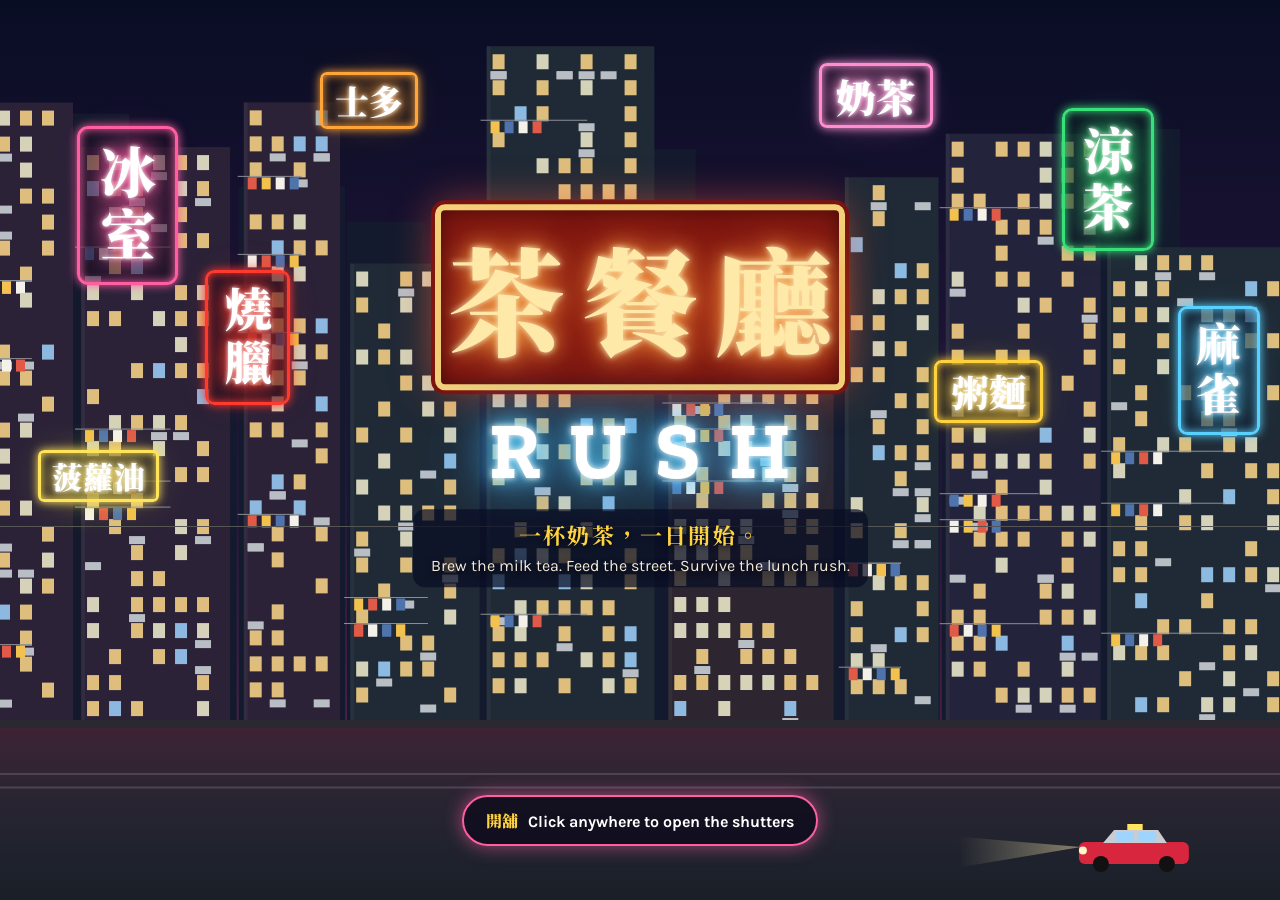
==== commit 27e30b95: "Counter Rush: fix the freeze when a bun delivery arrives The delivery pop-up looked for the bun's bi" ====
--- a/cct/index.html
+++ b/cct/index.html
@@ -8,7 +8,7 @@
 <link rel="preconnect" href="https://fonts.googleapis.com">
 <link rel="preconnect" href="https://fonts.gstatic.com" crossorigin>
 <link rel="stylesheet" href="https://fonts.googleapis.com/css2?family=Karla:wght@400;500;700&family=Noto+Serif+TC:wght@700;900&family=Zilla+Slab:wght@600;700&display=swap">
-<link rel="stylesheet" href="../css/style.css?v=mun31vcg">
+<link rel="stylesheet" href="../css/style.css?v=mun4a5qf">
 </head>
 <body>
 <div id="app">
@@ -103,6 +103,6 @@
 
   <div id="modal" class="modal" hidden><div class="card" id="modalCard" role="dialog" aria-modal="true"></div></div>
 </div>
-<script type="module" src="../js/main.js?v=mun31vcg"></script>
+<script type="module" src="../js/main.js?v=mun4a5qf"></script>
 </body>
 </html>
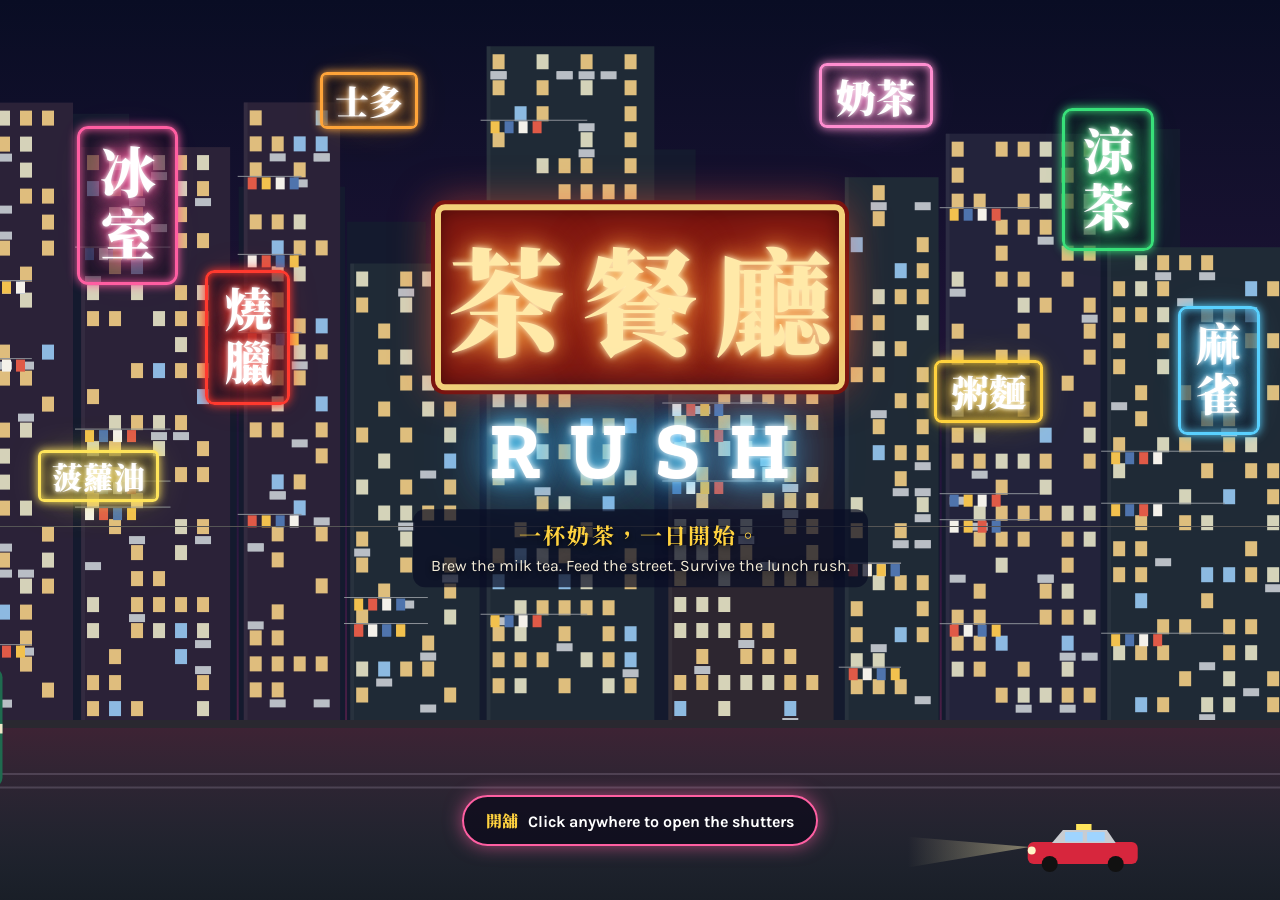
==== commit 34462f1e: "Counter Rush: reliable phone orders, a tab when you're short, and a copy-error bar The phone list wa" ====
--- a/cct/index.html
+++ b/cct/index.html
@@ -8,7 +8,7 @@
 <link rel="preconnect" href="https://fonts.googleapis.com">
 <link rel="preconnect" href="https://fonts.gstatic.com" crossorigin>
 <link rel="stylesheet" href="https://fonts.googleapis.com/css2?family=Karla:wght@400;500;700&family=Noto+Serif+TC:wght@700;900&family=Zilla+Slab:wght@600;700&display=swap">
-<link rel="stylesheet" href="../css/style.css?v=mun4a5qf">
+<link rel="stylesheet" href="../css/style.css?v=mun4dg4r">
 </head>
 <body>
 <div id="app">
@@ -103,6 +103,6 @@
 
   <div id="modal" class="modal" hidden><div class="card" id="modalCard" role="dialog" aria-modal="true"></div></div>
 </div>
-<script type="module" src="../js/main.js?v=mun4a5qf"></script>
+<script type="module" src="../js/main.js?v=mun4dg4r"></script>
 </body>
 </html>
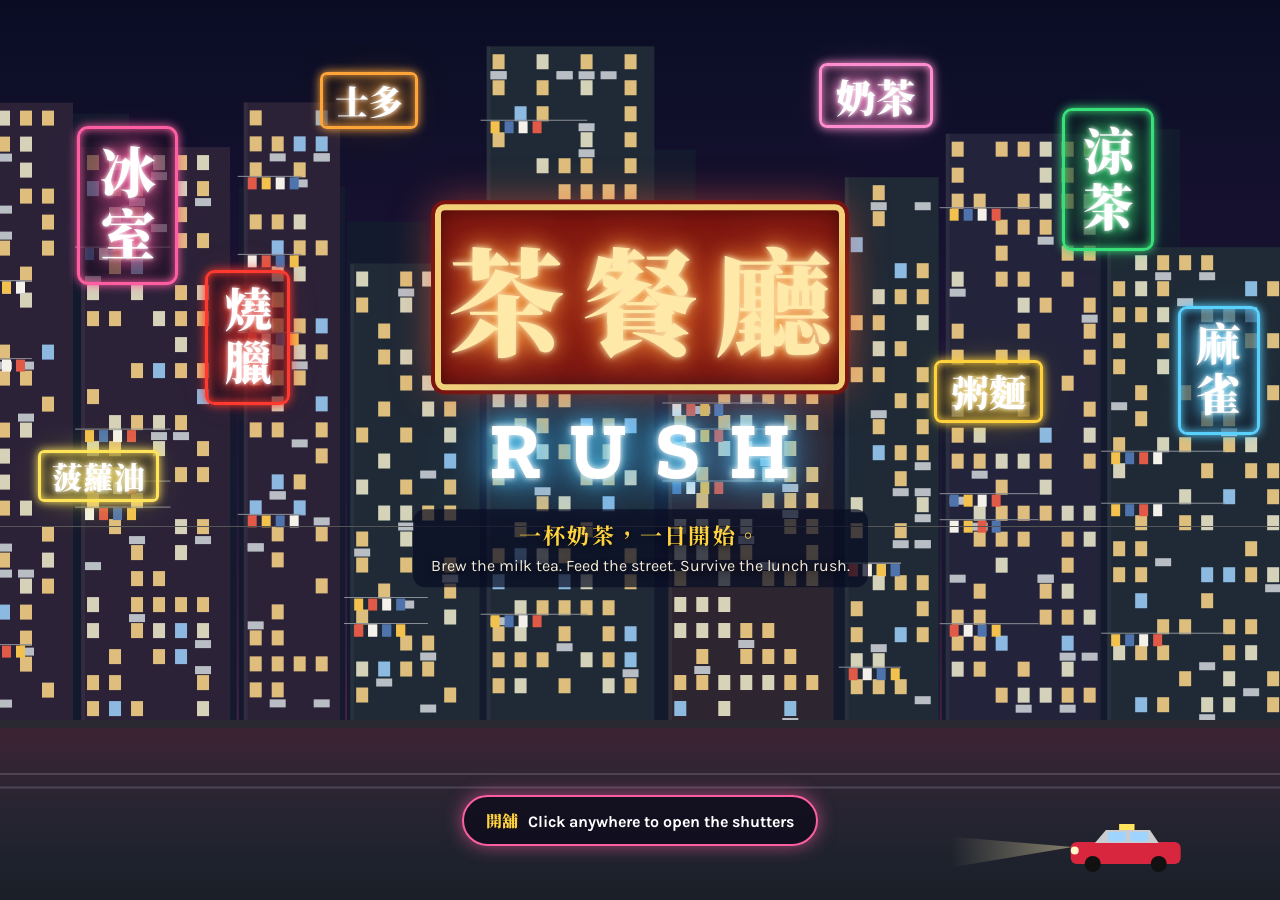
==== commit 353ef3fb: "Counter Rush: six days to unlock, then 搏命 Do or Die A day picker opens the game. Each day is a three" ====
--- a/cct/index.html
+++ b/cct/index.html
@@ -8,7 +8,7 @@
 <link rel="preconnect" href="https://fonts.googleapis.com">
 <link rel="preconnect" href="https://fonts.gstatic.com" crossorigin>
 <link rel="stylesheet" href="https://fonts.googleapis.com/css2?family=Karla:wght@400;500;700&family=Noto+Serif+TC:wght@700;900&family=Zilla+Slab:wght@600;700&display=swap">
-<link rel="stylesheet" href="../css/style.css?v=mun4dg4r">
+<link rel="stylesheet" href="../css/style.css?v=mun6c12v">
 </head>
 <body>
 <div id="app">
@@ -103,6 +103,6 @@
 
   <div id="modal" class="modal" hidden><div class="card" id="modalCard" role="dialog" aria-modal="true"></div></div>
 </div>
-<script type="module" src="../js/main.js?v=mun4dg4r"></script>
+<script type="module" src="../js/main.js?v=mun6c12v"></script>
 </body>
 </html>
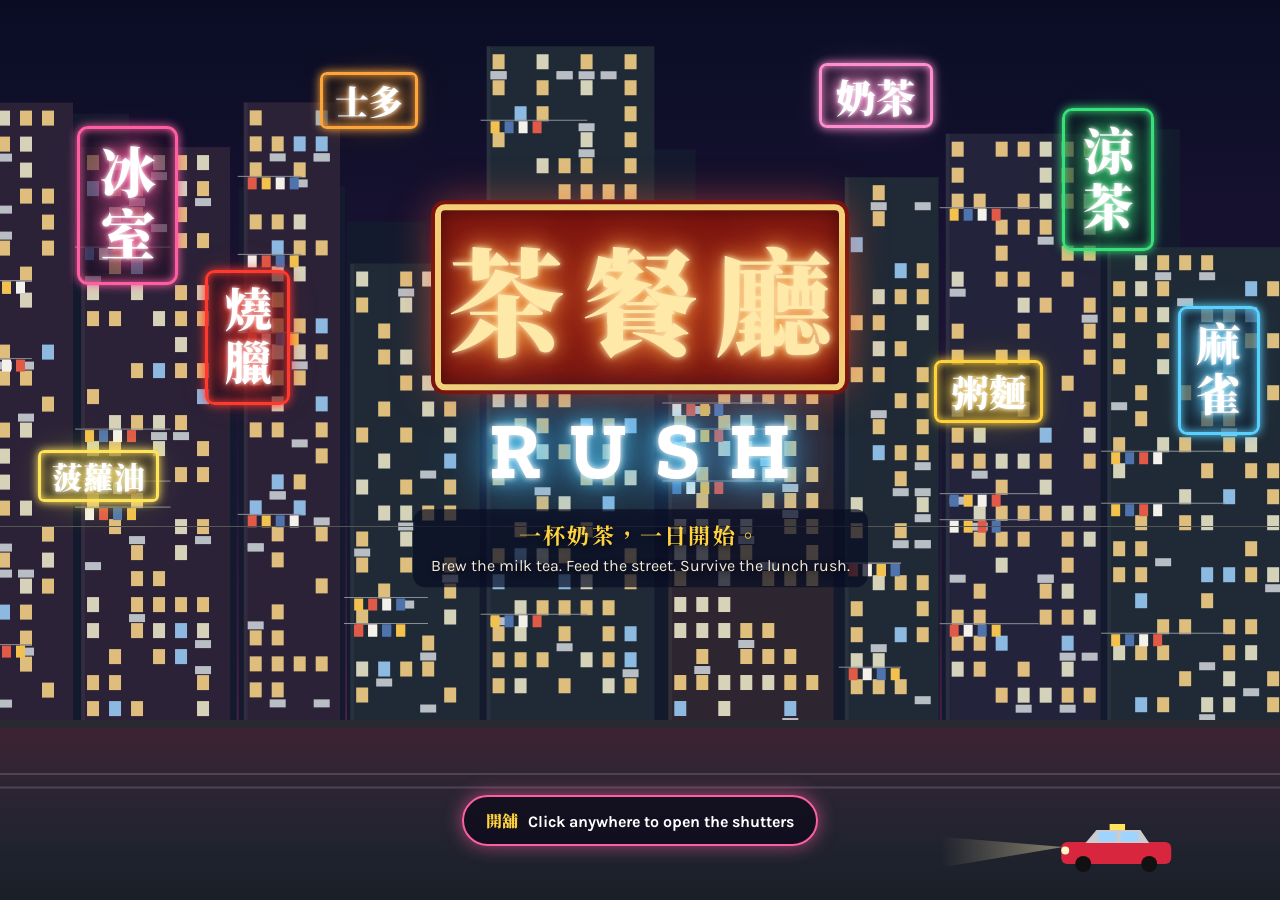
==== commit 08cbddc8: "Counter Rush: a speed button (1×, 1.5×, 2×, 3×) Next to Pause, and on F. Everything speeds up togeth" ====
--- a/cct/index.html
+++ b/cct/index.html
@@ -8,7 +8,7 @@
 <link rel="preconnect" href="https://fonts.googleapis.com">
 <link rel="preconnect" href="https://fonts.gstatic.com" crossorigin>
 <link rel="stylesheet" href="https://fonts.googleapis.com/css2?family=Karla:wght@400;500;700&family=Noto+Serif+TC:wght@700;900&family=Zilla+Slab:wght@600;700&display=swap">
-<link rel="stylesheet" href="../css/style.css?v=mun6c12v">
+<link rel="stylesheet" href="../css/style.css?v=mun74mqf">
 </head>
 <body>
 <div id="app">
@@ -103,6 +103,6 @@
 
   <div id="modal" class="modal" hidden><div class="card" id="modalCard" role="dialog" aria-modal="true"></div></div>
 </div>
-<script type="module" src="../js/main.js?v=mun6c12v"></script>
+<script type="module" src="../js/main.js?v=mun74mqf"></script>
 </body>
 </html>
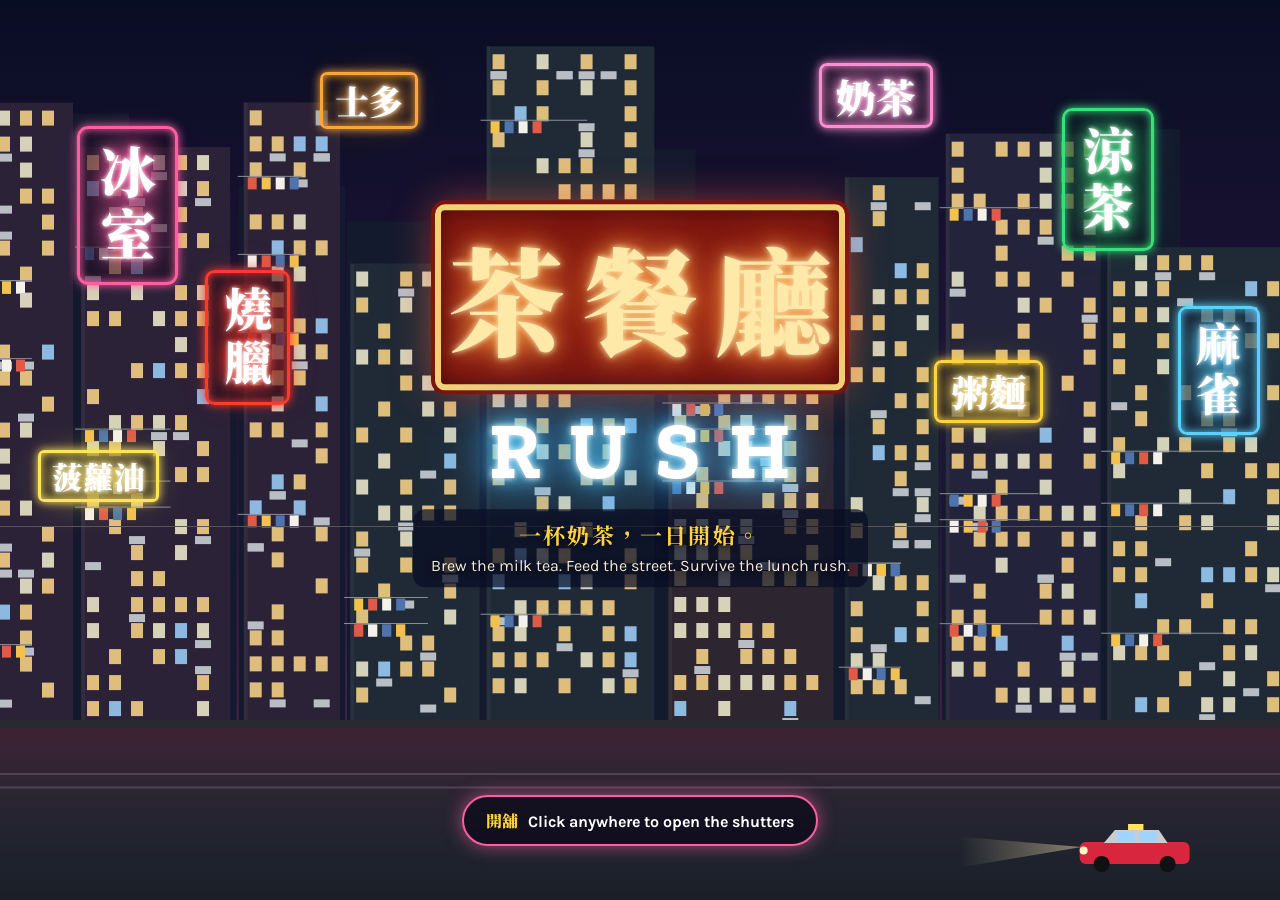
==== commit dfd66208: "Counter Rush graphics: enamel station signs, steel pans, wooden boards, livelier faces Each station " ====
--- a/cct/index.html
+++ b/cct/index.html
@@ -8,7 +8,7 @@
 <link rel="preconnect" href="https://fonts.googleapis.com">
 <link rel="preconnect" href="https://fonts.gstatic.com" crossorigin>
 <link rel="stylesheet" href="https://fonts.googleapis.com/css2?family=Karla:wght@400;500;700&family=Noto+Serif+TC:wght@700;900&family=Zilla+Slab:wght@600;700&display=swap">
-<link rel="stylesheet" href="../css/style.css?v=mun74mqf">
+<link rel="stylesheet" href="../css/style.css?v=mun8qx81">
 </head>
 <body>
 <div id="app">
@@ -103,6 +103,6 @@
 
   <div id="modal" class="modal" hidden><div class="card" id="modalCard" role="dialog" aria-modal="true"></div></div>
 </div>
-<script type="module" src="../js/main.js?v=mun74mqf"></script>
+<script type="module" src="../js/main.js?v=mun8qx81"></script>
 </body>
 </html>
